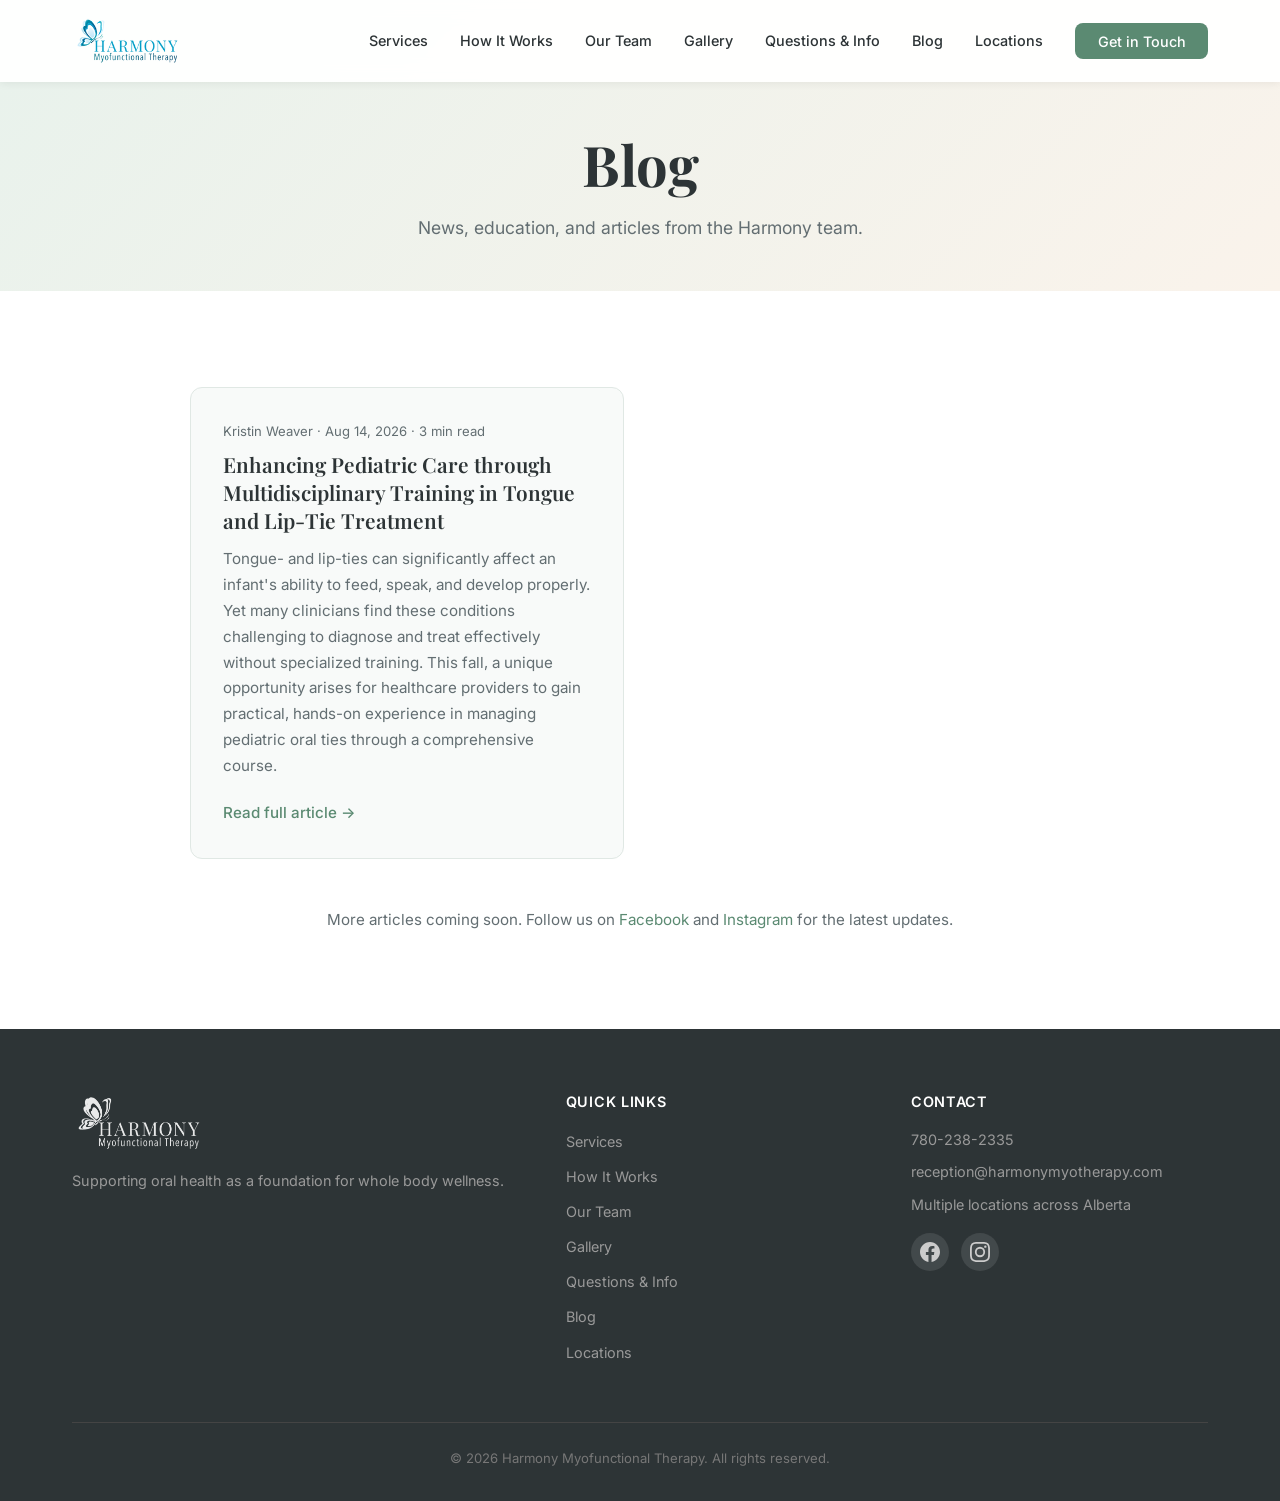
==== blog.html @ 9a68fad1 "Round 2: drop SLP term, shorter team intros + lightbox on photos, auto-scroll gallery reel, Question" ====
<!DOCTYPE html>
<html lang="en">
<!-- Built by Koinos | linkedin.com/in/chana | 2026 -->
<head>
    <meta charset="UTF-8">
    <meta name="viewport" content="width=device-width, initial-scale=1.0">
    <meta name="description" content="News, articles, and education from Harmony Myofunctional Therapy.">
    <title>Blog | Harmony Myofunctional Therapy</title>
    <link rel="icon" type="image/x-icon" href="favicon.ico">
    <link rel="apple-touch-icon" href="apple-touch-icon.png">
    <link rel="preconnect" href="https://fonts.googleapis.com">
    <link rel="preconnect" href="https://fonts.gstatic.com" crossorigin>
    <link href="https://fonts.googleapis.com/css2?family=Playfair+Display:wght@400;600;700&family=Inter:wght@300;400;500;600&display=swap" rel="stylesheet">
    <link rel="stylesheet" href="styles.css">
</head>
<body>
    <!-- Navigation -->
    <header class="site-header scrolled" id="top">
        <nav class="nav-container">
            <a href="index.html" class="logo">
                <img src="images/home-00.png" alt="Harmony Myofunctional Therapy" class="logo-img">
            </a>
            <button class="nav-toggle" aria-label="Toggle navigation" aria-expanded="false">
                <span></span>
                <span></span>
                <span></span>
            </button>
            <ul class="nav-links">
                <li><a href="index.html#services">Services</a></li>
                <li><a href="index.html#how-it-works">How It Works</a></li>
                <li><a href="index.html#team">Our Team</a></li>
                <li><a href="index.html#gallery">Gallery</a></li>
                <li><a href="questions-and-info.html">Questions &amp; Info</a></li>
                <li><a href="blog.html">Blog</a></li>
                <li><a href="index.html#locations">Locations</a></li>
                <li><a href="index.html#contact" class="nav-cta">Get in Touch</a></li>
            </ul>
        </nav>
    </header>

    <!-- Page header -->
    <section class="page-hero">
        <div class="container">
            <h1>Blog</h1>
            <p>News, education, and articles from the Harmony team.</p>
        </div>
    </section>

    <!-- Blog posts -->
    <section class="blog">
        <div class="container">
            <div class="blog-grid">
                <!--
                  TO ADD A NEW POST: copy one .blog-card block below and update the title,
                  date, excerpt, and link. If posts get numerous, this can be moved to a
                  simple data-driven setup later.
                -->
                <article class="blog-card">
                    <div class="blog-card-body">
                        <p class="blog-meta">Kristin Weaver &middot; Aug 14, 2026 &middot; 3 min read</p>
                        <h2>Enhancing Pediatric Care through Multidisciplinary Training in Tongue and Lip-Tie Treatment</h2>
                        <p class="blog-excerpt">Tongue- and lip-ties can significantly affect an infant's ability to feed, speak, and develop properly. Yet many clinicians find these conditions challenging to diagnose and treat effectively without specialized training. This fall, a unique opportunity arises for healthcare providers to gain practical, hands-on experience in managing pediatric oral ties through a comprehensive course.</p>
                        <a href="https://www.harmonymyotherapy.com/post/enhancing-pediatric-care-through-multidisciplinary-training-in-tongue-and-lip-tie-treatment" target="_blank" rel="noopener" class="blog-readmore">Read full article &rarr;</a>
                    </div>
                </article>
            </div>

            <p class="blog-note">More articles coming soon. Follow us on
                <a href="https://www.facebook.com/profile.php?id=100057608253457" target="_blank" rel="noopener">Facebook</a> and
                <a href="https://www.instagram.com/harmonymyotherapy/" target="_blank" rel="noopener">Instagram</a>
                for the latest updates.</p>
        </div>
    </section>

    <!-- Footer -->
    <footer class="site-footer">
        <div class="container">
            <div class="footer-content">
                <div class="footer-brand">
                    <img src="images/home-30.png" alt="Harmony Myofunctional Therapy" class="footer-logo">
                    <p class="footer-tagline">Supporting oral health as a foundation for whole body wellness.</p>
                </div>
                <div class="footer-links">
                    <h4>Quick Links</h4>
                    <ul>
                        <li><a href="index.html#services">Services</a></li>
                        <li><a href="index.html#how-it-works">How It Works</a></li>
                        <li><a href="index.html#team">Our Team</a></li>
                        <li><a href="index.html#gallery">Gallery</a></li>
                        <li><a href="questions-and-info.html">Questions &amp; Info</a></li>
                        <li><a href="blog.html">Blog</a></li>
                        <li><a href="index.html#locations">Locations</a></li>
                    </ul>
                </div>
                <div class="footer-contact">
                    <h4>Contact</h4>
                    <p><a href="tel:+17802382335">780-238-2335</a></p>
                    <p><a href="mailto:reception@harmonymyotherapy.com">reception@harmonymyotherapy.com</a></p>
                    <p>Multiple locations across Alberta</p>
                    <div class="social-links">
                        <a href="https://www.facebook.com/profile.php?id=100057608253457" target="_blank" rel="noopener noreferrer" aria-label="Facebook">
                            <svg viewBox="0 0 24 24" width="20" height="20" fill="currentColor"><path d="M24 12.073c0-6.627-5.373-12-12-12s-12 5.373-12 12c0 5.99 4.388 10.954 10.125 11.854v-8.385H7.078v-3.47h3.047V9.43c0-3.007 1.792-4.669 4.533-4.669 1.312 0 2.686.235 2.686.235v2.953H15.83c-1.491 0-1.956.925-1.956 1.874v2.25h3.328l-.532 3.47h-2.796v8.385C19.612 23.027 24 18.062 24 12.073z"/></svg>
                        </a>
                        <a href="https://www.instagram.com/harmonymyotherapy/" target="_blank" rel="noopener noreferrer" aria-label="Instagram">
                            <svg viewBox="0 0 24 24" width="20" height="20" fill="currentColor"><path d="M12 2.163c3.204 0 3.584.012 4.85.07 3.252.148 4.771 1.691 4.919 4.919.058 1.265.069 1.645.069 4.849 0 3.205-.012 3.584-.069 4.849-.149 3.225-1.664 4.771-4.919 4.919-1.266.058-1.644.07-4.85.07-3.204 0-3.584-.012-4.849-.07-3.26-.149-4.771-1.699-4.919-4.92-.058-1.265-.07-1.644-.07-4.849 0-3.204.013-3.583.07-4.849.149-3.227 1.664-4.771 4.919-4.919 1.266-.057 1.645-.069 4.849-.069zM12 0C8.741 0 8.333.014 7.053.072 2.695.272.273 2.69.073 7.052.014 8.333 0 8.741 0 12c0 3.259.014 3.668.072 4.948.2 4.358 2.618 6.78 6.98 6.98C8.333 23.986 8.741 24 12 24c3.259 0 3.668-.014 4.948-.072 4.354-.2 6.782-2.618 6.979-6.98.059-1.28.073-1.689.073-4.948 0-3.259-.014-3.667-.072-4.947-.196-4.354-2.617-6.78-6.979-6.98C15.668.014 15.259 0 12 0zm0 5.838a6.162 6.162 0 100 12.324 6.162 6.162 0 000-12.324zM12 16a4 4 0 110-8 4 4 0 010 8zm6.406-11.845a1.44 1.44 0 100 2.881 1.44 1.44 0 000-2.881z"/></svg>
                        </a>
                    </div>
                </div>
            </div>
            <div class="footer-bottom">
                <p>&copy; 2026 Harmony Myofunctional Therapy. All rights reserved.</p>
            </div>
        </div>
    </footer>

    <script>
        const navToggle = document.querySelector('.nav-toggle');
        const navLinks = document.querySelector('.nav-links');
        navToggle.addEventListener('click', () => {
            const expanded = navToggle.getAttribute('aria-expanded') === 'true';
            navToggle.setAttribute('aria-expanded', !expanded);
            navLinks.classList.toggle('nav-open');
        });
        navLinks.querySelectorAll('a').forEach(link => {
            link.addEventListener('click', () => {
                navLinks.classList.remove('nav-open');
                navToggle.setAttribute('aria-expanded', 'false');
            });
        });
    </script>
</body>
</html>
---- styles.css ----
/* ========================================
   Harmony Myofunctional Therapy
   Clean, calming healthcare design
   ======================================== */

/* --- Reset & Base --- */
*, *::before, *::after {
    margin: 0;
    padding: 0;
    box-sizing: border-box;
}

:root {
    --color-primary: #5b8a72;
    --color-primary-dark: #3d6b54;
    --color-primary-light: #e8f2ec;
    --color-accent: #d4a574;
    --color-accent-light: #faf3eb;
    --color-text: #2d3436;
    --color-text-light: #636e72;
    --color-bg: #ffffff;
    --color-bg-alt: #f8faf9;
    --color-bg-warm: #fdfcfa;
    --color-border: #e0e8e4;
    --font-heading: 'Playfair Display', Georgia, serif;
    --font-body: 'Inter', -apple-system, BlinkMacSystemFont, sans-serif;
    --max-width: 1200px;
    --section-padding: 6rem 2rem;
    --radius: 12px;
    --radius-sm: 8px;
    --shadow-sm: 0 2px 8px rgba(0,0,0,0.06);
    --shadow-md: 0 4px 20px rgba(0,0,0,0.08);
    --shadow-lg: 0 8px 40px rgba(0,0,0,0.1);
    --transition: 0.3s ease;
}

html {
    scroll-behavior: smooth;
    scroll-padding-top: 80px;
}

body {
    font-family: var(--font-body);
    font-size: 1rem;
    line-height: 1.7;
    color: var(--color-text);
    background: var(--color-bg);
    -webkit-font-smoothing: antialiased;
}

h1, h2, h3, h4 {
    font-family: var(--font-heading);
    line-height: 1.3;
    color: var(--color-text);
}

h1 { font-size: clamp(2.2rem, 5vw, 3.5rem); font-weight: 700; }
h2 { font-size: clamp(1.8rem, 3.5vw, 2.5rem); font-weight: 600; }
h3 { font-size: clamp(1.2rem, 2vw, 1.5rem); font-weight: 600; }
h4 { font-size: 1.1rem; font-weight: 600; }

p { margin-bottom: 1rem; }
p:last-child { margin-bottom: 0; }

a {
    color: var(--color-primary);
    text-decoration: none;
    transition: color var(--transition);
}
a:hover { color: var(--color-primary-dark); }

img {
    max-width: 100%;
    height: auto;
    display: block;
}

.container {
    max-width: var(--max-width);
    margin: 0 auto;
    padding: 0 2rem;
}

/* --- Buttons --- */
.btn {
    display: inline-block;
    padding: 0.85rem 2rem;
    border-radius: var(--radius-sm);
    font-family: var(--font-body);
    font-size: 0.95rem;
    font-weight: 500;
    text-decoration: none;
    transition: all var(--transition);
    cursor: pointer;
    border: 2px solid transparent;
}

.btn-primary {
    background: var(--color-primary);
    color: #fff;
    border-color: var(--color-primary);
}
.btn-primary:hover {
    background: var(--color-primary-dark);
    border-color: var(--color-primary-dark);
    color: #fff;
    transform: translateY(-1px);
    box-shadow: var(--shadow-sm);
}

.btn-secondary {
    background: transparent;
    color: var(--color-primary);
    border-color: var(--color-primary);
}
.btn-secondary:hover {
    background: var(--color-primary-light);
    color: var(--color-primary-dark);
    transform: translateY(-1px);
}

.hero .btn-secondary {
    color: #fff;
    border-color: rgba(255, 255, 255, 0.6);
}
.hero .btn-secondary:hover {
    background: rgba(255, 255, 255, 0.15);
    border-color: #fff;
    color: #fff;
}

.btn-large {
    padding: 1rem 2.5rem;
    font-size: 1.05rem;
}

/* --- Navigation --- */
.site-header {
    position: fixed;
    top: 0;
    left: 0;
    right: 0;
    z-index: 1000;
    background: rgba(255, 255, 255, 0.95);
    backdrop-filter: blur(10px);
    transition: all var(--transition);
}

.site-header.scrolled {
    box-shadow: var(--shadow-sm);
}

.nav-container {
    max-width: var(--max-width);
    margin: 0 auto;
    padding: 1rem 2rem;
    display: flex;
    align-items: center;
    justify-content: space-between;
}

.logo {
    display: flex;
    flex-direction: column;
    text-decoration: none;
}

.logo-img {
    height: 50px;
    width: auto;
}

.logo-text {
    font-family: var(--font-heading);
    font-size: 1.4rem;
    font-weight: 700;
    color: var(--color-primary);
    line-height: 1.1;
}

.logo-sub {
    font-size: 0.75rem;
    color: var(--color-text-light);
    letter-spacing: 0.02em;
}

.nav-links {
    display: flex;
    align-items: center;
    gap: 2rem;
    list-style: none;
}

.nav-links a {
    font-size: 0.9rem;
    font-weight: 500;
    color: var(--color-text);
    text-decoration: none;
    transition: color var(--transition);
}
.nav-links a:hover {
    color: var(--color-primary);
}

.nav-cta {
    background: var(--color-primary);
    color: #fff !important;
    padding: 0.6rem 1.4rem;
    border-radius: var(--radius-sm);
}
.nav-cta:hover {
    background: var(--color-primary-dark) !important;
    color: #fff !important;
}

.nav-toggle {
    display: none;
    flex-direction: column;
    gap: 5px;
    background: none;
    border: none;
    cursor: pointer;
    padding: 0.5rem;
}
.nav-toggle span {
    display: block;
    width: 24px;
    height: 2px;
    background: var(--color-text);
    border-radius: 2px;
    transition: all var(--transition);
}

/* --- Hero --- */
.hero {
    min-height: 85vh;
    display: flex;
    align-items: center;
    justify-content: center;
    padding: 8rem 2rem 6rem;
    position: relative;
    text-align: center;
    overflow: hidden;
}

.hero-bg {
    position: absolute;
    inset: 0;
    z-index: 0;
}

.hero-bg .hero-img {
    width: 100%;
    height: 100%;
    object-fit: cover;
    object-position: center 30%;
    filter: brightness(0.4);
}

.hero-content {
    max-width: 750px;
    position: relative;
    z-index: 1;
}

.hero h1 {
    margin-bottom: 1.5rem;
    color: #fff;
}

.hero h1 em {
    font-style: italic;
    color: var(--color-accent);
}

.hero-subtitle {
    font-size: 1.2rem;
    color: rgba(255, 255, 255, 0.85);
    margin-bottom: 2.5rem;
    line-height: 1.6;
}

.hero-actions {
    display: flex;
    gap: 1rem;
    justify-content: center;
    flex-wrap: wrap;
}

/* --- Section Headers --- */
.section-header {
    text-align: center;
    max-width: 650px;
    margin: 0 auto 3.5rem;
}

.section-header h2 {
    margin-bottom: 1rem;
}

.section-header p {
    color: var(--color-text-light);
    font-size: 1.1rem;
}

/* --- Services --- */
.services {
    padding: var(--section-padding);
    background: var(--color-bg);
}

.services-grid {
    display: grid;
    grid-template-columns: repeat(auto-fill, minmax(280px, 1fr));
    gap: 1.5rem;
}

.service-card {
    background: var(--color-bg-alt);
    border: 1px solid var(--color-border);
    border-radius: var(--radius);
    padding: 2rem;
    transition: all var(--transition);
}
.service-card:hover {
    transform: translateY(-3px);
    box-shadow: var(--shadow-md);
    border-color: var(--color-primary);
}

.service-icon {
    width: 48px;
    height: 48px;
    display: flex;
    align-items: center;
    justify-content: center;
    background: var(--color-primary-light);
    border-radius: 50%;
    margin-bottom: 1.2rem;
    color: var(--color-primary);
}

.service-card h3 {
    font-size: 1.1rem;
    margin-bottom: 0.6rem;
}

.service-card p {
    font-size: 0.92rem;
    color: var(--color-text-light);
}

/* --- Section Image Break --- */
.section-image-break {
    margin-top: 4rem;
    border-radius: var(--radius);
    overflow: hidden;
}

.break-img {
    width: 100%;
    height: auto;
    border-radius: var(--radius);
    object-fit: contain;
}

/* --- SLP service card (highlighted) --- */
.service-card-slp {
    position: relative;
    background: var(--color-primary-light);
    border-color: var(--color-primary);
}

.slp-note {
    margin-top: 0.75rem !important;
    font-size: 0.82rem !important;
    font-weight: 500;
    color: var(--color-primary-dark) !important;
}

/* --- How It Works --- */
.how-it-works {
    padding: var(--section-padding);
    background: var(--color-bg);
}

.goals-section {
    margin-bottom: 5rem;
}

.goals-section h3 {
    text-align: center;
    margin-bottom: 0.75rem;
}

.goals-intro {
    text-align: center;
    color: var(--color-text-light);
    margin-bottom: 2.5rem;
    font-size: 1.05rem;
}

.goals-grid {
    display: grid;
    grid-template-columns: repeat(4, 1fr);
    gap: 1.5rem;
    margin-bottom: 2rem;
}

.goal-card {
    text-align: center;
    padding: 2rem 1.5rem;
    background: var(--color-primary-light);
    border-radius: var(--radius);
    border: 1px solid var(--color-border);
}

.goal-number {
    width: 36px;
    height: 36px;
    background: var(--color-primary);
    color: #fff;
    border-radius: 50%;
    display: flex;
    align-items: center;
    justify-content: center;
    font-weight: 600;
    font-size: 0.9rem;
    margin: 0 auto 1rem;
}

.goal-card h4 {
    margin-bottom: 0.5rem;
    font-size: 1rem;
}

.goal-card p {
    font-size: 0.88rem;
    color: var(--color-text-light);
}

.goals-note {
    text-align: center;
    max-width: 800px;
    margin: 0 auto;
    font-size: 0.95rem;
    color: var(--color-text-light);
    font-style: italic;
}

/* --- Therapy Steps Timeline --- */
.therapy-steps h3 {
    text-align: center;
    margin-bottom: 2.5rem;
}

.steps-timeline {
    max-width: 700px;
    margin: 0 auto;
    position: relative;
    padding-left: 3rem;
}

.steps-timeline::before {
    content: '';
    position: absolute;
    left: 15px;
    top: 0;
    bottom: 0;
    width: 2px;
    background: var(--color-border);
}

.step {
    position: relative;
    padding-bottom: 2.5rem;
    display: flex;
    gap: 1.5rem;
    align-items: flex-start;
}

.step:last-child { padding-bottom: 0; }

.step-marker {
    position: absolute;
    left: -3rem;
    width: 32px;
    height: 32px;
    background: var(--color-primary);
    color: #fff;
    border-radius: 50%;
    display: flex;
    align-items: center;
    justify-content: center;
    font-weight: 600;
    font-size: 0.85rem;
    z-index: 1;
}

.step-content h4 {
    margin-bottom: 0.3rem;
}

.step-content p {
    font-size: 0.95rem;
    color: var(--color-text-light);
}

/* --- Team --- */
.team {
    padding: var(--section-padding);
    background: var(--color-bg-alt);
}

.team-grid {
    display: grid;
    grid-template-columns: repeat(auto-fill, minmax(300px, 1fr));
    gap: 2rem;
}

.team-card {
    background: var(--color-bg);
    border: 1px solid var(--color-border);
    border-radius: var(--radius);
    padding: 2rem;
    display: flex;
    flex-direction: column;
    align-items: center;
    text-align: center;
    transition: all var(--transition);
}
.team-card:hover {
    box-shadow: var(--shadow-md);
    transform: translateY(-3px);
}

.team-photo {
    width: 210px;
    height: 210px;
    min-width: 210px;
    border-radius: 50%;
    overflow: hidden;
    border: 4px solid var(--color-primary-light);
    margin-bottom: 1.25rem;
    cursor: pointer;
    transition: border-color var(--transition), transform var(--transition);
}
.team-photo:hover {
    border-color: var(--color-primary);
    transform: scale(1.03);
}

.team-img {
    width: 100%;
    height: 100%;
    object-fit: cover;
    object-position: center top;
}

.team-intro {
    font-size: 0.9rem;
    color: var(--color-text-light);
    line-height: 1.5;
    margin-top: 0.5rem;
}

.team-info {
    width: 100%;
}

.team-info h3 {
    font-size: 1.3rem;
    margin-bottom: 0.3rem;
}

.team-credentials {
    font-size: 0.9rem;
    color: var(--color-primary);
    font-weight: 500;
    margin-bottom: 0.3rem !important;
}

.team-role {
    font-size: 0.9rem;
    color: var(--color-accent);
    font-weight: 500;
    margin-bottom: 0.3rem !important;
}

.team-location {
    font-size: 0.9rem;
    color: var(--color-text-light);
    font-weight: 500;
    margin-bottom: 0.3rem !important;
}

.bio-toggle {
    margin-top: 0.75rem;
    background: transparent;
    border: 1px solid var(--color-primary);
    color: var(--color-primary);
    font-family: var(--font-body);
    font-size: 0.85rem;
    font-weight: 500;
    padding: 0.4rem 1.2rem;
    border-radius: 20px;
    cursor: pointer;
    transition: all var(--transition);
}
.bio-toggle:hover {
    background: var(--color-primary);
    color: #fff;
}

.team-bio {
    font-size: 0.9rem;
    color: var(--color-text-light);
    line-height: 1.6;
    text-align: left;
    max-height: 0;
    overflow: hidden;
    opacity: 0;
    margin-top: 0;
    transition: max-height 0.5s ease, opacity 0.3s ease, margin-top 0.3s ease;
}

.team-bio p {
    margin-bottom: 0.75rem;
}
.team-bio p:last-child {
    margin-bottom: 0;
}

.team-card.bio-open .team-bio {
    max-height: 900px;
    opacity: 1;
    margin-top: 1rem;
}

@media (prefers-reduced-motion: reduce) {
    .team-bio {
        transition: none;
    }
}

/* --- Gallery --- */
.gallery {
    padding: 4rem 2rem 6rem;
    background: var(--color-bg-warm);
}

.gallery .section-header {
    margin-bottom: 2rem;
}

.gallery-reel {
    overflow: hidden;
    width: 100%;
    -webkit-mask-image: linear-gradient(to right, transparent, #000 5%, #000 95%, transparent);
    mask-image: linear-gradient(to right, transparent, #000 5%, #000 95%, transparent);
}

.reel-track {
    display: flex;
    gap: 1rem;
    width: max-content;
    animation: reel-scroll 60s linear infinite;
}
.gallery-reel:hover .reel-track {
    animation-play-state: paused;
}

@keyframes reel-scroll {
    from { transform: translateX(0); }
    to   { transform: translateX(-50%); }
}

.reel-slide {
    flex: 0 0 auto;
    width: 340px;
    border-radius: var(--radius);
    overflow: hidden;
    line-height: 0;
    cursor: pointer;
}

.reel-slide img {
    width: 100%;
    height: 280px;
    object-fit: cover;
    object-position: center;
    transition: transform 0.4s ease;
}
.reel-slide:hover img {
    transform: scale(1.05);
}

@media (max-width: 768px) {
    .reel-slide {
        width: 260px;
    }
    .reel-slide img {
        height: 220px;
    }
    .reel-track {
        animation-duration: 45s;
    }
}

@media (prefers-reduced-motion: reduce) {
    .reel-track {
        animation: none;
        flex-wrap: nowrap;
        overflow-x: auto;
    }
}

/* --- Locations --- */
.locations {
    padding: var(--section-padding);
    background: var(--color-bg);
}

.locations-grid {
    display: grid;
    grid-template-columns: repeat(auto-fill, minmax(250px, 1fr));
    gap: 1.5rem;
}

.location-card {
    display: block;
    text-decoration: none;
    color: inherit;
    background: var(--color-bg-alt);
    border: 1px solid var(--color-border);
    border-radius: var(--radius);
    padding: 2rem;
    text-align: center;
    transition: all var(--transition);
}
.location-card:hover {
    box-shadow: var(--shadow-md);
    border-color: var(--color-primary);
    transform: translateY(-3px);
}

.location-cta {
    display: inline-block;
    margin-top: 1rem;
    font-size: 0.85rem;
    font-weight: 500;
    color: var(--color-primary);
}

.location-card h3 {
    font-size: 1.1rem;
    margin-bottom: 0.5rem;
}

.location-card p {
    font-size: 0.9rem;
    color: var(--color-text-light);
}

.location-card-online {
    background: var(--color-primary-light);
    border-color: var(--color-primary);
}

/* --- Lightbox --- */
.lightbox {
    position: fixed;
    inset: 0;
    z-index: 2000;
    background: rgba(0, 0, 0, 0.85);
    display: flex;
    align-items: center;
    justify-content: center;
    padding: 2rem;
    opacity: 0;
    transition: opacity 0.25s ease;
}
.lightbox.open {
    opacity: 1;
}

.lightbox-img {
    max-width: 90vw;
    max-height: 85vh;
    border-radius: var(--radius);
    box-shadow: var(--shadow-lg);
}

.lightbox-close {
    position: absolute;
    top: 1.5rem;
    right: 2rem;
    background: transparent;
    border: none;
    color: #fff;
    font-size: 2.5rem;
    line-height: 1;
    cursor: pointer;
    transition: transform var(--transition);
}
.lightbox-close:hover {
    transform: scale(1.15);
}

/* --- Sub-page hero --- */
.page-hero {
    padding: 8rem 2rem 3rem;
    background: linear-gradient(135deg, var(--color-primary-light) 0%, var(--color-accent-light) 100%);
    text-align: center;
}
.page-hero h1 {
    margin-bottom: 0.75rem;
}
.page-hero p {
    color: var(--color-text-light);
    font-size: 1.1rem;
    max-width: 600px;
    margin: 0 auto;
}

/* --- Blog --- */
.blog {
    padding: var(--section-padding);
    background: var(--color-bg);
}
.blog-grid {
    display: grid;
    grid-template-columns: repeat(auto-fill, minmax(320px, 1fr));
    gap: 2rem;
    max-width: 900px;
    margin: 0 auto;
}
.blog-card {
    background: var(--color-bg-alt);
    border: 1px solid var(--color-border);
    border-radius: var(--radius);
    overflow: hidden;
    transition: all var(--transition);
}
.blog-card:hover {
    box-shadow: var(--shadow-md);
    transform: translateY(-3px);
}
.blog-card-body {
    padding: 2rem;
}
.blog-meta {
    font-size: 0.82rem;
    color: var(--color-text-light);
    margin-bottom: 0.5rem;
}
.blog-card h2 {
    font-size: 1.3rem;
    margin-bottom: 0.75rem;
    line-height: 1.35;
}
.blog-excerpt {
    font-size: 0.95rem;
    color: var(--color-text-light);
    line-height: 1.7;
    margin-bottom: 1.25rem;
}
.blog-readmore {
    font-weight: 500;
    font-size: 0.95rem;
}
.blog-note {
    text-align: center;
    margin-top: 3rem;
    color: var(--color-text-light);
    font-size: 0.95rem;
}

/* --- FAQ --- */
.faq {
    padding: var(--section-padding);
    background: var(--color-bg-warm);
}

.faq-list {
    max-width: 760px;
    margin: 0 auto;
    display: flex;
    flex-direction: column;
    gap: 1rem;
}

.faq-list-wide {
    max-width: 860px;
}

.faq-answer ul {
    padding: 0 1.5rem 1.5rem 3rem;
    margin: 0;
}
.faq-answer li {
    font-size: 0.95rem;
    color: var(--color-text-light);
    line-height: 1.6;
    margin-bottom: 0.3rem;
}

.faq-item {
    background: var(--color-bg);
    border: 1px solid var(--color-border);
    border-radius: var(--radius);
    overflow: hidden;
}

.faq-question {
    width: 100%;
    display: flex;
    align-items: center;
    justify-content: space-between;
    gap: 1rem;
    text-align: left;
    background: transparent;
    border: none;
    cursor: pointer;
    padding: 1.25rem 1.5rem;
    font-family: var(--font-heading);
    font-size: 1.05rem;
    font-weight: 600;
    color: var(--color-text);
    transition: color var(--transition);
}
.faq-question:hover {
    color: var(--color-primary);
}

.faq-icon {
    position: relative;
    flex: 0 0 auto;
    width: 18px;
    height: 18px;
}
.faq-icon::before,
.faq-icon::after {
    content: '';
    position: absolute;
    background: var(--color-primary);
    border-radius: 2px;
    transition: transform var(--transition);
}
.faq-icon::before {
    top: 8px;
    left: 0;
    width: 18px;
    height: 2px;
}
.faq-icon::after {
    top: 0;
    left: 8px;
    width: 2px;
    height: 18px;
}
.faq-item.open .faq-icon::after {
    transform: rotate(90deg);
    opacity: 0;
}

.faq-answer {
    max-height: 0;
    overflow: hidden;
    opacity: 0;
    transition: max-height 0.4s ease, opacity 0.3s ease;
}
.faq-item.open .faq-answer {
    max-height: 1200px;
    opacity: 1;
}
.faq-answer p {
    padding: 0 1.5rem 1.5rem;
    font-size: 0.95rem;
    color: var(--color-text-light);
    line-height: 1.7;
}

@media (prefers-reduced-motion: reduce) {
    .faq-answer {
        transition: none;
    }
}

/* --- Referral Form (hidden back-pocket static form) --- */
.referral {
    padding: var(--section-padding);
    background: var(--color-bg);
}

.referral-form {
    max-width: 720px;
    margin: 0 auto;
    background: var(--color-bg-alt);
    border: 1px solid var(--color-border);
    border-radius: var(--radius);
    padding: 2.5rem;
}

.form-row {
    display: grid;
    grid-template-columns: 1fr 1fr;
    gap: 1.25rem;
}

.form-field {
    margin-bottom: 1.25rem;
}

.form-field label {
    display: block;
    font-size: 0.9rem;
    font-weight: 500;
    color: var(--color-text);
    margin-bottom: 0.4rem;
}

.form-field input,
.form-field select,
.form-field textarea {
    width: 100%;
    padding: 0.7rem 0.9rem;
    border: 1px solid var(--color-border);
    border-radius: var(--radius-sm);
    font-family: var(--font-body);
    font-size: 0.95rem;
    color: var(--color-text);
    background: var(--color-bg);
    transition: border-color var(--transition);
}

.form-field input:focus,
.form-field select:focus,
.form-field textarea:focus {
    outline: none;
    border-color: var(--color-primary);
}

.form-checklist {
    border: 1px solid var(--color-border);
    border-radius: var(--radius-sm);
    padding: 1.25rem;
    margin-bottom: 1.5rem;
    background: var(--color-bg);
}

.form-checklist legend {
    font-size: 0.9rem;
    font-weight: 600;
    color: var(--color-primary-dark);
    padding: 0 0.5rem;
}

.checklist-grid {
    display: grid;
    grid-template-columns: 1fr 1fr;
    gap: 0.6rem;
    margin-top: 0.5rem;
}

.checklist-grid label {
    display: flex;
    align-items: flex-start;
    gap: 0.5rem;
    font-size: 0.88rem;
    color: var(--color-text-light);
    cursor: pointer;
}

.checklist-grid input[type="checkbox"] {
    margin-top: 0.2rem;
    accent-color: var(--color-primary);
}

@media (max-width: 600px) {
    .form-row,
    .checklist-grid {
        grid-template-columns: 1fr;
    }
    .referral-form {
        padding: 1.5rem;
    }
}

/* --- Contact --- */
.contact {
    padding: var(--section-padding);
    background: linear-gradient(135deg, var(--color-primary-light) 0%, var(--color-accent-light) 100%);
    text-align: center;
}

.contact-content {
    max-width: 600px;
    margin: 0 auto;
}

.contact-content h2 {
    margin-bottom: 1rem;
}

.contact-content > p {
    color: var(--color-text-light);
    font-size: 1.1rem;
    margin-bottom: 2rem;
}

.contact-actions {
    display: flex;
    gap: 1rem;
    justify-content: center;
    flex-wrap: wrap;
    margin-bottom: 1.5rem;
}

.contact-note {
    font-size: 0.88rem;
    color: var(--color-text-light);
}

/* --- Footer --- */
.site-footer {
    background: var(--color-text);
    color: #ccc;
    padding: 4rem 2rem 2rem;
}

.footer-content {
    max-width: var(--max-width);
    margin: 0 auto;
    display: grid;
    grid-template-columns: 1.5fr 1fr 1fr;
    gap: 3rem;
    margin-bottom: 3rem;
}

.footer-brand .logo-text {
    color: #fff;
}

.footer-brand .logo-sub {
    color: #999;
}

.footer-logo {
    height: 60px;
    width: auto;
    filter: brightness(0) invert(1);
    opacity: 0.9;
}

.footer-tagline {
    margin-top: 1rem;
    font-size: 0.9rem;
    color: #999;
}

.footer-links h4,
.footer-contact h4 {
    color: #fff;
    font-family: var(--font-body);
    font-size: 0.9rem;
    font-weight: 600;
    margin-bottom: 1rem;
    text-transform: uppercase;
    letter-spacing: 0.05em;
}

.footer-links ul {
    list-style: none;
}

.footer-links li {
    margin-bottom: 0.5rem;
}

.footer-links a {
    color: #999;
    font-size: 0.9rem;
    transition: color var(--transition);
}
.footer-links a:hover {
    color: #fff;
}

.footer-contact p {
    font-size: 0.9rem;
    color: #999;
    margin-bottom: 0.5rem;
}

.footer-contact a {
    color: #999;
    transition: color var(--transition);
}
.footer-contact a:hover {
    color: #fff;
}

.social-links {
    display: flex;
    gap: 0.75rem;
    margin-top: 1rem;
}

.social-links a {
    display: flex;
    align-items: center;
    justify-content: center;
    width: 38px;
    height: 38px;
    border-radius: 50%;
    background: rgba(255, 255, 255, 0.1);
    color: #ccc;
    transition: all var(--transition);
}

.social-links a:hover {
    background: var(--color-primary);
    color: #fff;
    transform: translateY(-2px);
}

.footer-bottom {
    border-top: 1px solid #444;
    padding-top: 1.5rem;
    text-align: center;
}

.footer-bottom p {
    font-size: 0.82rem;
    color: #777;
}

/* --- Scroll Animations --- */
.reveal {
    opacity: 0;
    transform: translateY(30px);
    transition: opacity 0.6s ease, transform 0.6s ease;
}

.reveal.revealed {
    opacity: 1;
    transform: translateY(0);
}

.reveal-delay-1 { transition-delay: 0.1s; }
.reveal-delay-2 { transition-delay: 0.2s; }
.reveal-delay-3 { transition-delay: 0.3s; }

@media (prefers-reduced-motion: reduce) {
    .reveal {
        opacity: 1;
        transform: none;
        transition: none;
    }
}

/* --- Responsive --- */
@media (max-width: 968px) {
    .split-content {
        grid-template-columns: 1fr;
        gap: 2rem;
    }

    .split-image {
        order: -1;
    }

    .section-photo {
        height: 250px;
    }

    .goals-grid {
        grid-template-columns: repeat(2, 1fr);
    }

    .footer-content {
        grid-template-columns: 1fr;
        gap: 2rem;
    }

    .team-grid {
        grid-template-columns: 1fr;
    }

    .team-card-featured {
        grid-column: span 1;
    }
}

@media (max-width: 768px) {
    :root {
        --section-padding: 4rem 1.5rem;
    }

    .nav-toggle {
        display: flex;
    }

    .nav-links {
        position: fixed;
        top: 0;
        right: -100%;
        width: 280px;
        height: 100vh;
        background: var(--color-bg);
        flex-direction: column;
        padding: 5rem 2rem 2rem;
        gap: 1.5rem;
        box-shadow: var(--shadow-lg);
        transition: right var(--transition);
    }

    .nav-links.nav-open {
        right: 0;
    }

    .nav-cta {
        width: 100%;
        text-align: center;
    }

    .hero {
        min-height: 70vh;
        padding: 7rem 1.5rem 4rem;
    }

    .goals-grid {
        grid-template-columns: 1fr 1fr;
    }

    .services-grid {
        grid-template-columns: 1fr;
    }

    .locations-grid {
        grid-template-columns: 1fr;
    }

    .team-card {
        flex-direction: column;
        text-align: center;
    }

    .team-photo-placeholder,
    .team-photo {
        margin: 0 auto;
    }
}

@media (max-width: 480px) {
    .goals-grid {
        grid-template-columns: 1fr;
    }

    .hero-actions {
        flex-direction: column;
        align-items: center;
    }

    .contact-actions {
        flex-direction: column;
        align-items: center;
    }

    .btn {
        width: 100%;
        text-align: center;
    }
}
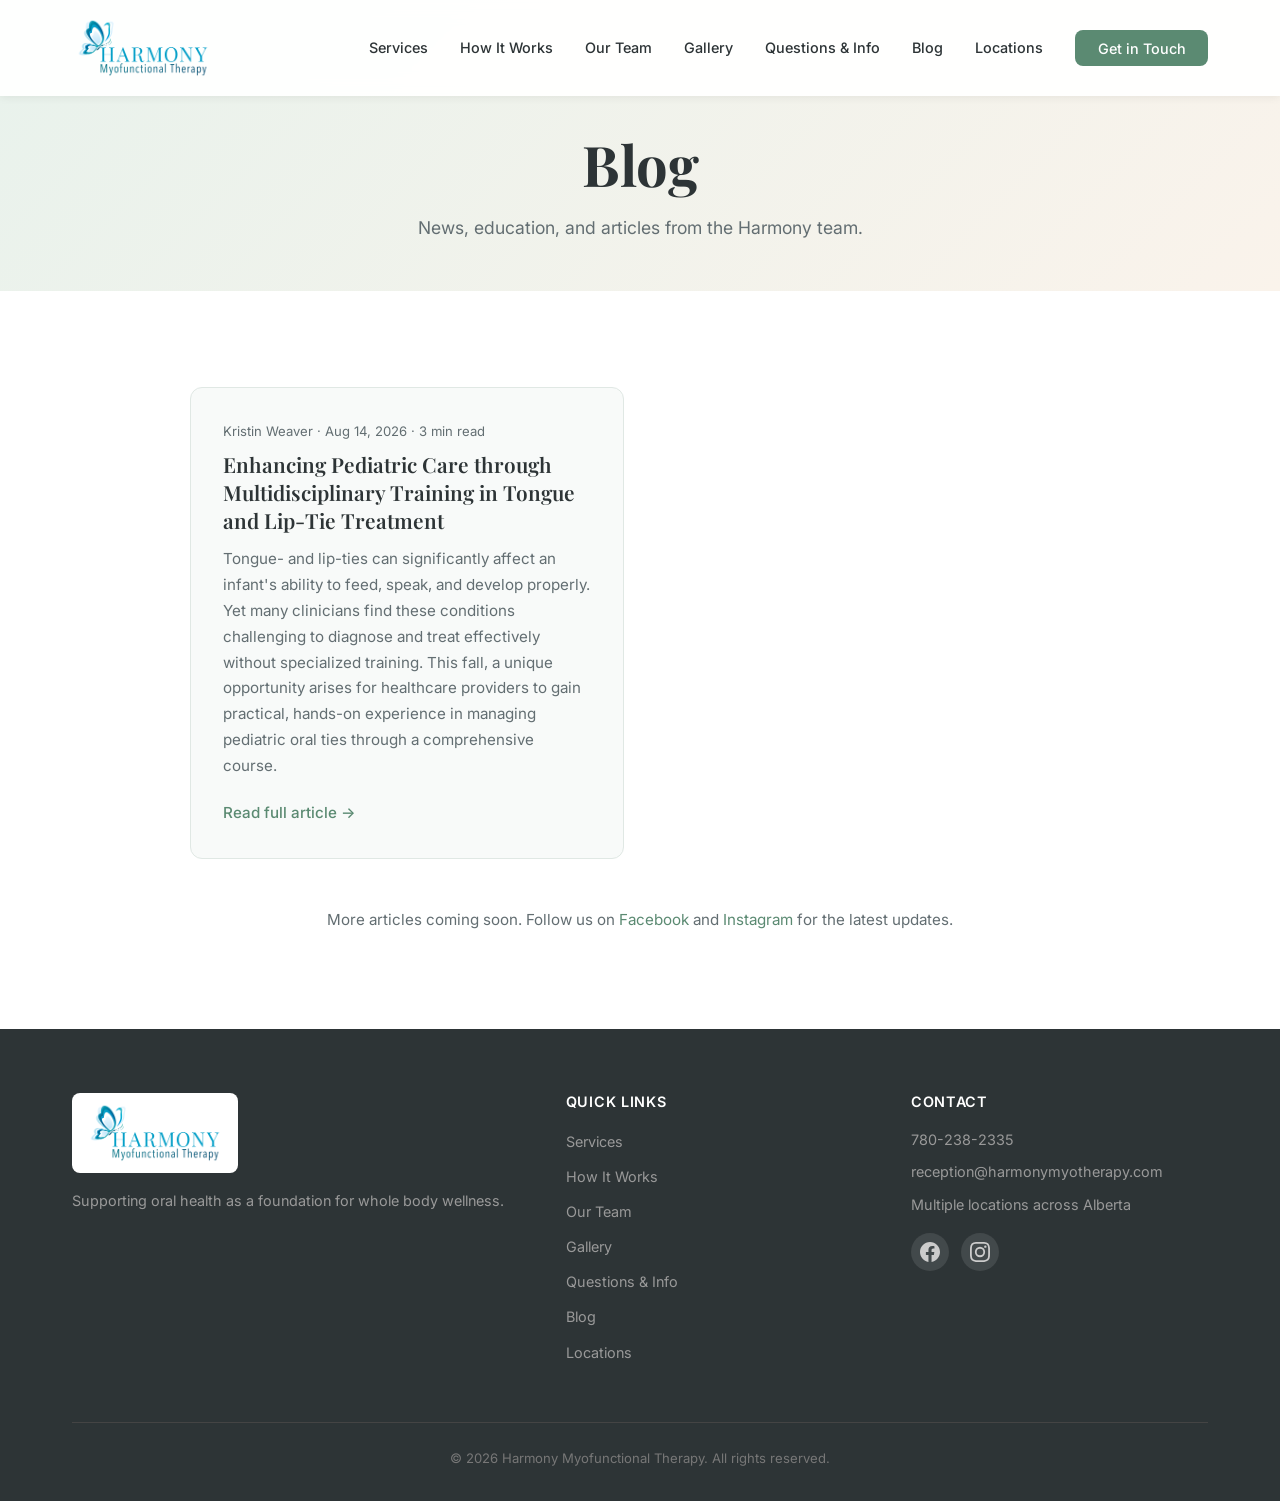
==== commit 668e849a: "Use hi-res logo (1200x540) and increase display size for a sharper, larger header logo" ====
--- a/blog.html
+++ b/blog.html
@@ -18,7 +18,7 @@
     <header class="site-header scrolled" id="top">
         <nav class="nav-container">
             <a href="index.html" class="logo">
-                <img src="images/home-00.png" alt="Harmony Myofunctional Therapy" class="logo-img">
+                <img src="images/logo-full.png" alt="Harmony Myofunctional Therapy" class="logo-img">
             </a>
             <button class="nav-toggle" aria-label="Toggle navigation" aria-expanded="false">
                 <span></span>
@@ -77,7 +77,7 @@
         <div class="container">
             <div class="footer-content">
                 <div class="footer-brand">
-                    <img src="images/home-30.png" alt="Harmony Myofunctional Therapy" class="footer-logo">
+                    <img src="images/logo-full.png" alt="Harmony Myofunctional Therapy" class="footer-logo">
                     <p class="footer-tagline">Supporting oral health as a foundation for whole body wellness.</p>
                 </div>
                 <div class="footer-links">
--- a/styles.css
+++ b/styles.css
@@ -166,7 +166,7 @@
 }
 
 .logo-img {
-    height: 50px;
+    height: 64px;
     width: auto;
 }
 
@@ -362,13 +362,6 @@
     height: auto;
     border-radius: var(--radius);
     object-fit: contain;
-}
-
-/* --- SLP service card (highlighted) --- */
-.service-card-slp {
-    position: relative;
-    background: var(--color-primary-light);
-    border-color: var(--color-primary);
 }
 
 .slp-note {
@@ -555,6 +548,11 @@
     height: 100%;
     object-fit: cover;
     object-position: center top;
+}
+
+/* Photos where the face sits lower in the frame - pull the crop up so faces stay centered like the others */
+.team-img-lower {
+    object-position: center 35%;
 }
 
 .team-intro {
@@ -768,6 +766,10 @@
 }
 
 /* --- Lightbox --- */
+.lightbox[hidden] {
+    display: none;
+}
+
 .lightbox {
     position: fixed;
     inset: 0;
@@ -903,6 +905,63 @@
     color: var(--color-text-light);
     line-height: 1.6;
     margin-bottom: 0.3rem;
+}
+
+.qa-figures {
+    display: flex;
+    flex-wrap: wrap;
+    gap: 1rem;
+    padding: 0.5rem 1.5rem 1.5rem;
+}
+.qa-figures figure {
+    margin: 0;
+    max-width: 240px;
+}
+.qa-figures img {
+    width: 100%;
+    height: 170px;
+    object-fit: cover;
+    border-radius: var(--radius-sm);
+    cursor: pointer;
+    transition: transform var(--transition);
+}
+.qa-figures img:hover {
+    transform: scale(1.03);
+}
+.qa-figures figcaption {
+    font-size: 0.8rem;
+    color: var(--color-text-light);
+    margin-top: 0.4rem;
+    text-align: center;
+    font-style: italic;
+}
+
+.faq-answer a {
+    color: var(--color-primary);
+    text-decoration: underline;
+}
+.faq-answer a:hover {
+    color: var(--color-primary-dark);
+}
+.qa-reference {
+    font-size: 0.85rem !important;
+}
+
+.qa-video {
+    position: relative;
+    width: 100%;
+    max-width: 640px;
+    margin: 0 1.5rem 1.5rem;
+    aspect-ratio: 16 / 9;
+    border-radius: var(--radius-sm);
+    overflow: hidden;
+}
+.qa-video iframe {
+    position: absolute;
+    inset: 0;
+    width: 100%;
+    height: 100%;
+    border: 0;
 }
 
 .faq-item {
@@ -971,7 +1030,7 @@
     transition: max-height 0.4s ease, opacity 0.3s ease;
 }
 .faq-item.open .faq-answer {
-    max-height: 1200px;
+    max-height: 2000px;
     opacity: 1;
 }
 .faq-answer p {
@@ -1147,10 +1206,11 @@
 }
 
 .footer-logo {
-    height: 60px;
+    height: 80px;
     width: auto;
-    filter: brightness(0) invert(1);
-    opacity: 0.9;
+    background: #fff;
+    padding: 0.5rem 0.75rem;
+    border-radius: var(--radius-sm);
 }
 
 .footer-tagline {
